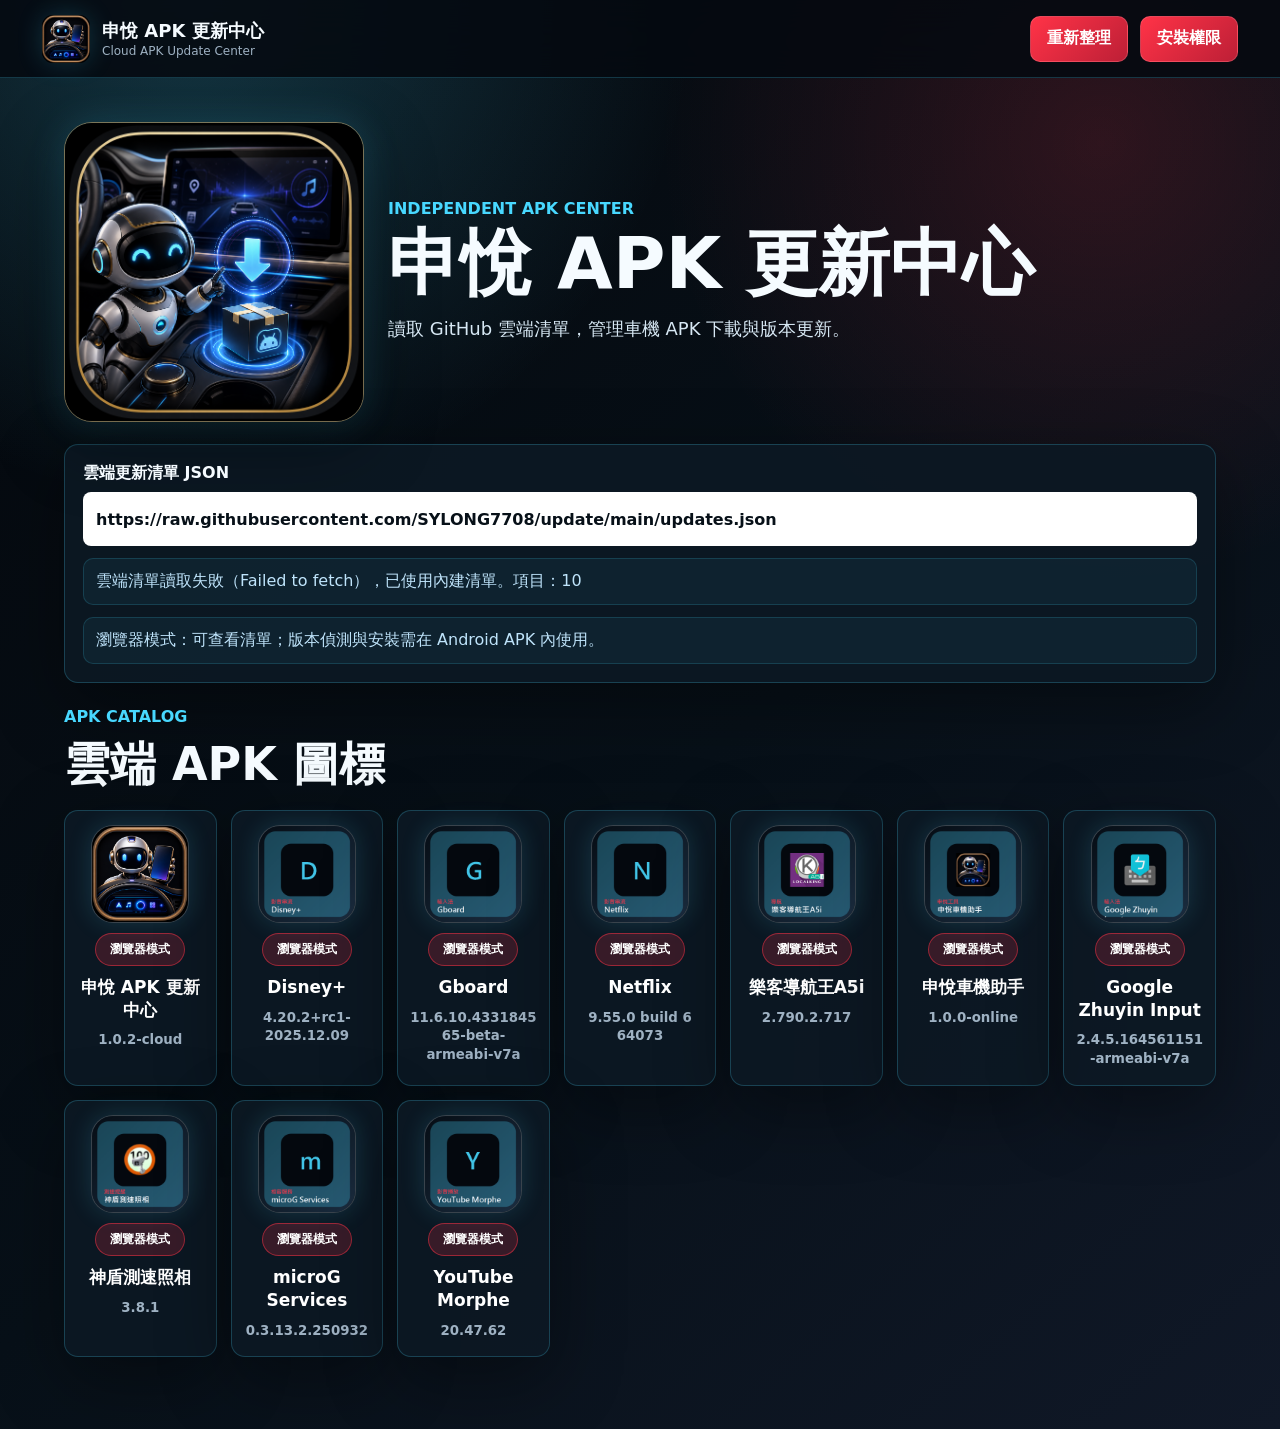
==== index.html @ bd5434ff "Update ShenYue APK cloud manifest" ====
<!DOCTYPE html>
<html lang="zh-Hant">
<head>
  <meta charset="UTF-8">
  <meta name="viewport" content="width=device-width, initial-scale=1.0, viewport-fit=cover">
  <meta name="theme-color" content="#071018">
  <meta name="description" content="申悅 APK 更新中心，提供安卓車機 APK 雲端清單、圖標詳情頁與下載更新。">
  <title>申悅 APK 更新中心</title>
  <link rel="manifest" href="manifest.webmanifest">
  <link rel="apple-touch-icon" href="assets/app-logo.png">
  <link rel="stylesheet" href="styles.css">
</head>
<body>
  <header class="topbar">
    <a class="brand" href="#top" aria-label="申悅 APK 更新中心">
      <img src="assets/app-logo.png" alt="">
      <span>
        <strong>申悅 APK 更新中心</strong>
        <small>Cloud APK Update Center</small>
      </span>
    </a>
    <div class="top-actions">
      <button type="button" data-refresh-updates>重新整理</button>
      <button type="button" data-open-install-permission>安裝權限</button>
    </div>
  </header>

  <main id="top">
    <section class="hero-panel">
      <img src="assets/update-splash.png" alt="申悅 APK 更新中心">
      <div>
        <p>Independent APK Center</p>
        <h1>申悅 APK 更新中心</h1>
        <span>讀取 GitHub 雲端清單，管理車機 APK 下載與版本更新。</span>
      </div>
    </section>

    <section class="cloud-panel">
      <label>雲端更新清單 JSON
        <input type="url" data-update-url value="https://raw.githubusercontent.com/SYLONG7708/update/main/updates.json">
      </label>
      <div class="status-line" data-update-status>尚未讀取更新清單。</div>
      <div class="status-line" data-update-device></div>
    </section>

    <section class="catalog-section">
      <div class="section-head">
        <p>APK Catalog</p>
        <h2>雲端 APK 圖標</h2>
      </div>
      <div class="update-grid" data-update-list></div>
    </section>

    <section class="detail-section" data-update-detail hidden></section>
  </main>

  <script src="app.js"></script>
</body>
</html>
---- styles.css ----
:root {
  --bg: #071018;
  --panel: rgba(13, 25, 36, .9);
  --panel2: #101d2a;
  --ink: #f5fbff;
  --muted: #9fb2c3;
  --line: rgba(72, 216, 255, .22);
  --cyan: #48d8ff;
  --red: #ff3347;
  --green: #35e7a4;
  --gold: #ffd166;
  --shadow: 0 22px 70px rgba(0, 0, 0, .38);
}

* {
  box-sizing: border-box;
}

html {
  scroll-behavior: smooth;
}

body {
  margin: 0;
  min-height: 100vh;
  min-height: 100dvh;
  color: var(--ink);
  background:
    radial-gradient(circle at 15% 0%, rgba(72, 216, 255, .22), transparent 28%),
    radial-gradient(circle at 86% 10%, rgba(255, 51, 71, .16), transparent 26%),
    linear-gradient(140deg, #05080d, var(--bg) 54%, #101827);
  font-family: system-ui, -apple-system, BlinkMacSystemFont, "Segoe UI", "Noto Sans TC", sans-serif;
}

a {
  color: inherit;
  text-decoration: none;
}

button,
input {
  font: inherit;
}

.topbar {
  position: sticky;
  top: 0;
  z-index: 10;
  display: flex;
  align-items: center;
  justify-content: space-between;
  gap: 16px;
  min-height: 78px;
  padding: 12px clamp(14px, 4vw, 42px);
  background: rgba(5, 10, 16, .88);
  border-bottom: 1px solid var(--line);
  backdrop-filter: blur(18px);
}

.brand,
.top-actions {
  display: flex;
  align-items: center;
  gap: 12px;
}

.brand img {
  width: 48px;
  height: 48px;
  border-radius: 11px;
  box-shadow: 0 0 26px rgba(72, 216, 255, .18);
}

.brand span {
  display: grid;
  gap: 1px;
}

.brand strong {
  font-size: 18px;
}

.brand small {
  color: var(--muted);
  font-size: 12px;
}

button,
.install-button {
  min-height: 46px;
  padding: 0 16px;
  color: #fff;
  background: linear-gradient(135deg, var(--red), #bd1f36);
  border: 1px solid rgba(255, 255, 255, .14);
  border-radius: 10px;
  font-weight: 900;
  cursor: pointer;
}

button:disabled {
  cursor: not-allowed;
  opacity: .55;
}

main {
  padding: clamp(20px, 4vw, 44px) clamp(14px, 5vw, 64px) 72px;
}

.hero-panel {
  display: grid;
  grid-template-columns: minmax(180px, 300px) minmax(0, 1fr);
  gap: 24px;
  align-items: center;
  margin-bottom: 22px;
}

.hero-panel img {
  width: 100%;
  aspect-ratio: 1;
  object-fit: cover;
  border: 1px solid rgba(210, 180, 120, .55);
  border-radius: 28px;
  box-shadow: var(--shadow), 0 0 36px rgba(72, 216, 255, .2);
}

.hero-panel p,
.section-head p {
  margin: 0 0 8px;
  color: var(--cyan);
  font-weight: 900;
  text-transform: uppercase;
}

h1,
h2,
p {
  margin-top: 0;
}

h1 {
  margin-bottom: 12px;
  font-size: clamp(38px, 6vw, 72px);
  line-height: 1.05;
}

.hero-panel span {
  color: #d7e8f4;
  font-size: 18px;
  line-height: 1.7;
}

.cloud-panel,
.app-tile,
.empty-card,
.detail-card {
  background: var(--panel);
  border: 1px solid var(--line);
  border-radius: 14px;
  box-shadow: var(--shadow);
}

.cloud-panel {
  display: grid;
  gap: 12px;
  margin-bottom: 24px;
  padding: 18px;
}

.cloud-panel label {
  display: grid;
  gap: 8px;
  font-weight: 900;
}

.cloud-panel input {
  width: 100%;
  min-height: 54px;
  padding: 0 12px;
  color: #071018;
  background: #fff;
  border: 1px solid rgba(255, 255, 255, .18);
  border-radius: 8px;
}

.status-line {
  padding: 10px 12px;
  color: #bfe4fb;
  line-height: 1.55;
  background: rgba(72, 216, 255, .06);
  border: 1px solid rgba(72, 216, 255, .16);
  border-radius: 10px;
}

.catalog-section {
  scroll-margin-top: 96px;
}

.section-head {
  margin-bottom: 14px;
}

.section-head h2 {
  margin: 0;
  font-size: clamp(28px, 4vw, 46px);
}

.update-grid {
  display: grid;
  grid-template-columns: repeat(auto-fill, minmax(150px, 1fr));
  gap: 14px;
}

.app-tile {
  display: grid;
  align-content: start;
  justify-items: center;
  gap: 10px;
  min-height: 216px;
  padding: 14px 12px 16px;
  text-align: center;
}

.app-tile img {
  width: 98px;
  height: 98px;
  object-fit: cover;
  background: rgba(255, 255, 255, .06);
  border: 1px solid rgba(255, 255, 255, .14);
  border-radius: 22px;
  box-shadow: 0 0 24px rgba(72, 216, 255, .16);
}

.app-tile strong,
.app-tile small {
  width: 100%;
  overflow-wrap: anywhere;
}

.app-tile strong {
  font-size: 17px;
  line-height: 1.35;
}

.app-tile small {
  color: var(--muted);
  line-height: 1.4;
}

.status-pill {
  min-width: 90px;
  padding: 7px 10px;
  color: #fff;
  font-size: 12px;
  font-weight: 900;
  text-align: center;
  background: rgba(255, 255, 255, .1);
  border-radius: 999px;
}

.status-pill.ready { border: 1px solid rgba(72, 216, 255, .62); background: rgba(72, 216, 255, .2); }
.status-pill.current { border: 1px solid rgba(53, 231, 164, .55); background: rgba(53, 231, 164, .18); }
.status-pill.missing { border: 1px solid rgba(255, 209, 102, .58); background: rgba(255, 209, 102, .2); }
.status-pill.error { border: 1px solid rgba(255, 51, 71, .58); background: rgba(255, 51, 71, .22); }
.status-pill.browser { border: 1px solid rgba(255, 51, 71, .5); background: rgba(255, 51, 71, .18); }

.detail-section {
  margin-top: 20px;
  scroll-margin-top: 104px;
}

.detail-section[hidden] {
  display: none;
}

.detail-top {
  display: flex;
  align-items: center;
  justify-content: space-between;
  gap: 12px;
  margin-bottom: 12px;
}

.detail-card {
  display: grid;
  gap: 14px;
  padding: 16px;
}

.detail-card header h2 {
  margin: 0 0 8px;
  font-size: clamp(28px, 4vw, 44px);
}

.detail-card header p {
  margin: 0;
  color: #bfe4fb;
  overflow-wrap: anywhere;
}

.detail-body {
  display: grid;
  grid-template-columns: 190px minmax(0, 1fr);
  gap: 14px;
}

.detail-image {
  width: 100%;
  height: 100%;
  min-height: 180px;
  object-fit: cover;
  border: 1px solid rgba(255, 255, 255, .12);
  border-radius: 10px;
}

.copyable-text,
.copyable-text * {
  -webkit-user-select: text;
  user-select: text;
  -webkit-touch-callout: default;
  cursor: text;
}

.description,
.info-list div,
.meta-grid span,
.note {
  color: #d7e8f4;
  line-height: 1.58;
  background: rgba(255, 255, 255, .045);
  border: 1px solid rgba(255, 255, 255, .08);
  border-radius: 10px;
}

.description {
  margin: 0 0 10px;
  padding: 12px 14px;
  color: #eef8ff;
  background: rgba(72, 216, 255, .08);
  border-color: rgba(72, 216, 255, .16);
}

.info-list {
  display: grid;
  gap: 8px;
}

.info-list div {
  display: grid;
  grid-template-columns: 86px minmax(0, 1fr);
  gap: 8px;
  padding: 9px 10px;
}

.info-list strong {
  color: var(--cyan);
}

.info-list span {
  overflow-wrap: anywhere;
}

.meta-grid {
  display: grid;
  grid-template-columns: repeat(2, minmax(0, 1fr));
  gap: 8px;
}

.meta-grid span,
.note {
  padding: 10px 12px;
}

.progress {
  height: 10px;
  overflow: hidden;
  background: rgba(255, 255, 255, .08);
  border-radius: 999px;
}

.progress span {
  display: block;
  width: var(--progress, 0%);
  height: 100%;
  background: linear-gradient(90deg, var(--cyan), var(--gold));
  border-radius: inherit;
  transition: width .25s ease;
}

.install-button {
  width: 100%;
  min-height: 58px;
  background: linear-gradient(135deg, rgba(72, 216, 255, .92), rgba(73, 74, 210, .96));
}

.empty-card {
  padding: 18px;
  color: var(--muted);
}

@media (max-width: 760px) {
  .topbar,
  .hero-panel,
  .detail-body,
  .meta-grid {
    grid-template-columns: 1fr;
  }

  .topbar {
    display: grid;
  }

  .top-actions {
    display: grid;
    grid-template-columns: repeat(2, minmax(0, 1fr));
  }

  .hero-panel img {
    max-width: 280px;
  }

  .info-list div {
    grid-template-columns: 1fr;
  }

  .detail-image {
    aspect-ratio: 16 / 9;
    height: auto;
    min-height: 0;
  }
}
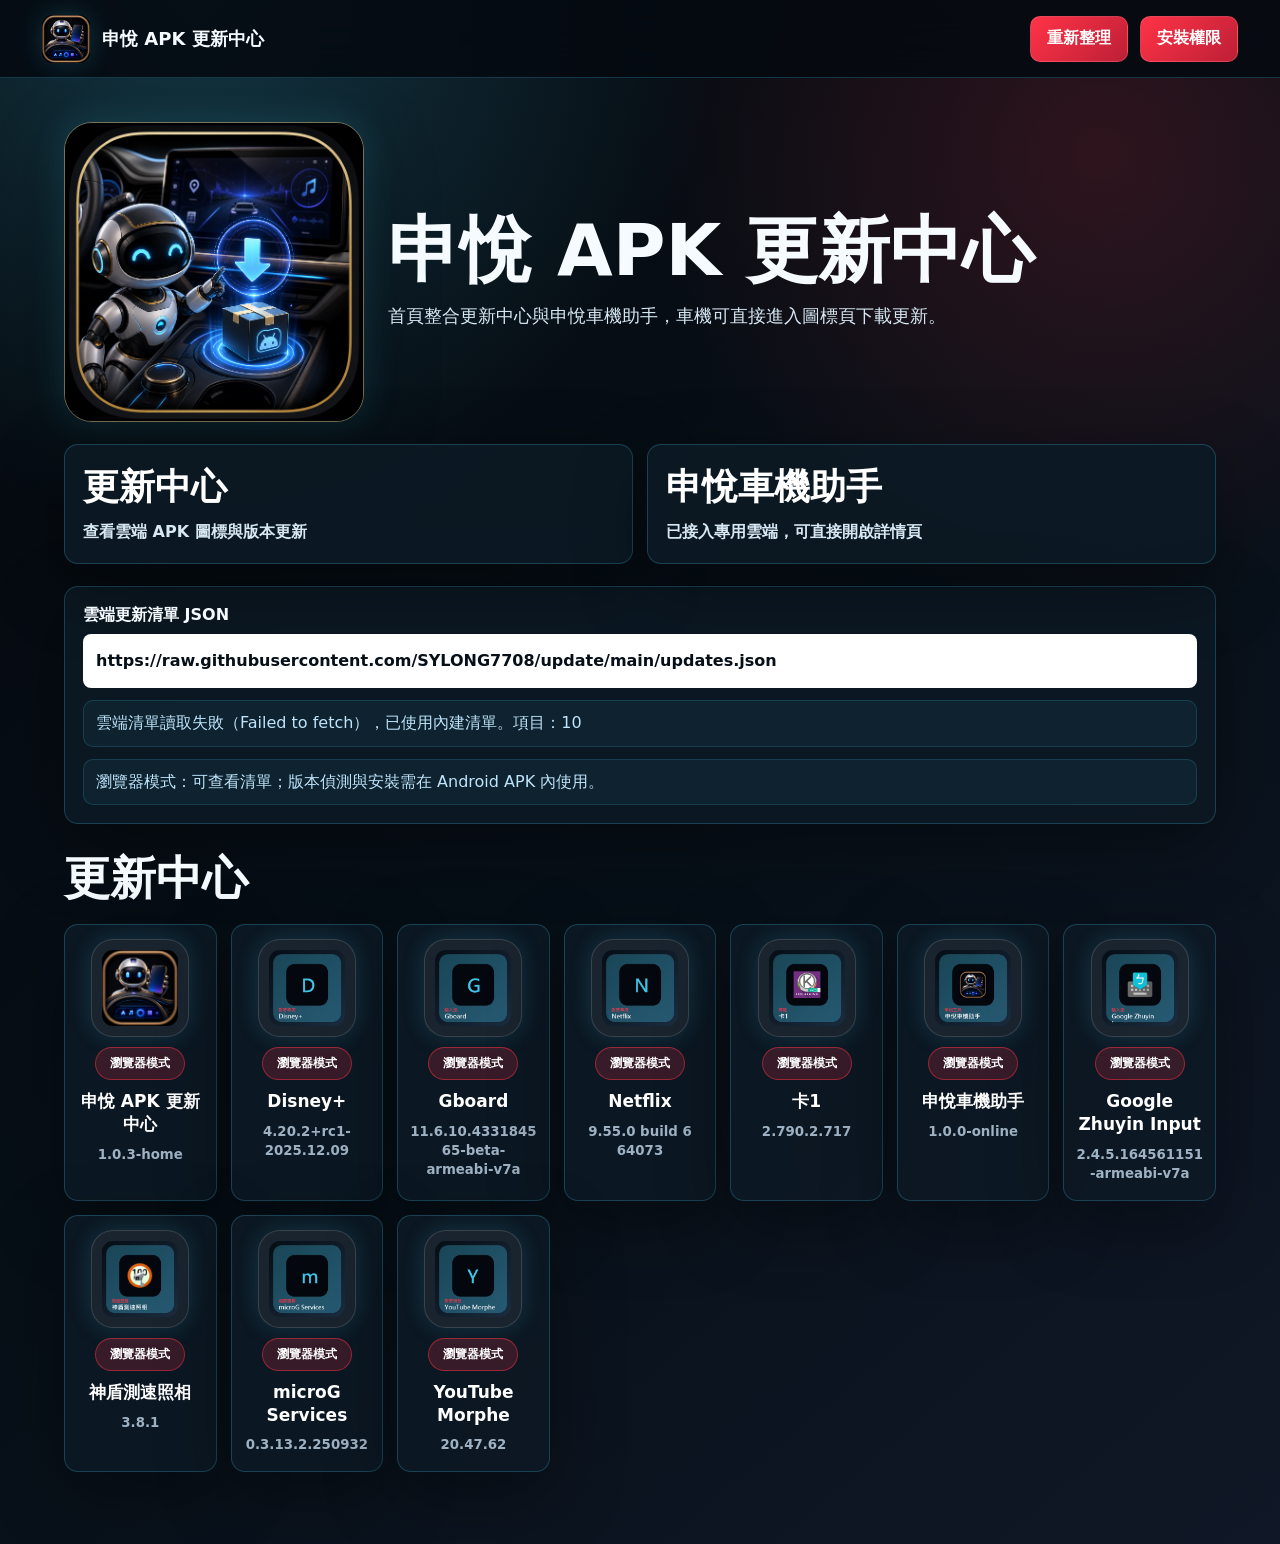
==== commit 857b7507: "Update ShenYue APK cloud manifest" ====
--- a/index.html
+++ b/index.html
@@ -16,7 +16,6 @@
       <img src="assets/app-logo.png" alt="">
       <span>
         <strong>申悅 APK 更新中心</strong>
-        <small>Cloud APK Update Center</small>
       </span>
     </a>
     <div class="top-actions">
@@ -29,14 +28,24 @@
     <section class="hero-panel">
       <img src="assets/update-splash.png" alt="申悅 APK 更新中心">
       <div>
-        <p>Independent APK Center</p>
         <h1>申悅 APK 更新中心</h1>
-        <span>讀取 GitHub 雲端清單，管理車機 APK 下載與版本更新。</span>
+        <span>首頁整合更新中心與申悅車機助手，車機可直接進入圖標頁下載更新。</span>
       </div>
     </section>
 
+    <section class="home-section" aria-label="首頁入口">
+      <button class="home-card" type="button" data-open-update-center>
+        <strong>更新中心</strong>
+        <span>查看雲端 APK 圖標與版本更新</span>
+      </button>
+      <button class="home-card" type="button" data-open-assistant-home>
+        <strong>申悅車機助手</strong>
+        <span>已接入專用雲端，可直接開啟詳情頁</span>
+      </button>
+    </section>
+
     <section class="cloud-panel">
-      <label>雲端更新清單 JSON
+      <label hidden>雲端更新清單 JSON
         <input type="url" data-update-url value="https://raw.githubusercontent.com/SYLONG7708/update/main/updates.json">
       </label>
       <div class="status-line" data-update-status>尚未讀取更新清單。</div>
@@ -45,8 +54,7 @@
 
     <section class="catalog-section">
       <div class="section-head">
-        <p>APK Catalog</p>
-        <h2>雲端 APK 圖標</h2>
+        <h2>更新中心</h2>
       </div>
       <div class="update-grid" data-update-list></div>
     </section>
--- a/styles.css
+++ b/styles.css
@@ -149,6 +149,35 @@
   line-height: 1.7;
 }
 
+.home-section {
+  display: grid;
+  grid-template-columns: repeat(2, minmax(0, 1fr));
+  gap: 14px;
+  margin-bottom: 22px;
+}
+
+.home-card {
+  display: grid;
+  justify-items: start;
+  gap: 8px;
+  min-height: 118px;
+  padding: 18px;
+  text-align: left;
+  background: rgba(13, 25, 36, .92);
+  border: 1px solid var(--line);
+  border-radius: 14px;
+  box-shadow: var(--shadow);
+}
+
+.home-card strong {
+  font-size: clamp(24px, 4vw, 36px);
+}
+
+.home-card span {
+  color: #d7e8f4;
+  line-height: 1.55;
+}
+
 .cloud-panel,
 .app-tile,
 .empty-card,
@@ -223,7 +252,8 @@
 .app-tile img {
   width: 98px;
   height: 98px;
-  object-fit: cover;
+  object-fit: contain;
+  padding: 10px;
   background: rgba(255, 255, 255, .06);
   border: 1px solid rgba(255, 255, 255, .14);
   border-radius: 22px;
@@ -291,25 +321,64 @@
   font-size: clamp(28px, 4vw, 44px);
 }
 
-.detail-card header p {
-  margin: 0;
-  color: #bfe4fb;
-  overflow-wrap: anywhere;
-}
-
 .detail-body {
   display: grid;
-  grid-template-columns: 190px minmax(0, 1fr);
+  grid-template-columns: 170px minmax(0, 1fr);
   gap: 14px;
 }
 
-.detail-image {
-  width: 100%;
-  height: 100%;
-  min-height: 180px;
-  object-fit: cover;
+.detail-icon-panel {
+  display: grid;
+  justify-items: center;
+  align-content: center;
+  gap: 10px;
+  min-height: 170px;
+  padding: 14px;
+  background: rgba(255, 255, 255, .045);
   border: 1px solid rgba(255, 255, 255, .12);
   border-radius: 10px;
+}
+
+.detail-icon-panel span {
+  font-weight: 900;
+  text-align: center;
+}
+
+.detail-icon {
+  width: 112px;
+  height: 112px;
+  object-fit: contain;
+  padding: 10px;
+  background: rgba(255, 255, 255, .06);
+  border: 1px solid rgba(255, 255, 255, .14);
+  border-radius: 22px;
+}
+
+.gallery-grid {
+  display: grid;
+  grid-template-columns: repeat(2, minmax(0, 1fr));
+  gap: 10px;
+}
+
+.gallery-slot {
+  margin: 0;
+  overflow: hidden;
+  background: rgba(255, 255, 255, .045);
+  border: 1px solid rgba(255, 255, 255, .1);
+  border-radius: 10px;
+}
+
+.gallery-slot img {
+  width: 100%;
+  aspect-ratio: 16 / 9;
+  object-fit: cover;
+  display: block;
+}
+
+.gallery-slot figcaption {
+  padding: 9px 11px;
+  color: var(--cyan);
+  font-weight: 900;
 }
 
 .copyable-text,
@@ -400,8 +469,10 @@
 @media (max-width: 760px) {
   .topbar,
   .hero-panel,
+  .home-section,
   .detail-body,
-  .meta-grid {
+  .meta-grid,
+  .gallery-grid {
     grid-template-columns: 1fr;
   }
 
@@ -422,9 +493,7 @@
     grid-template-columns: 1fr;
   }
 
-  .detail-image {
-    aspect-ratio: 16 / 9;
-    height: auto;
-    min-height: 0;
-  }
-}
+  .detail-icon-panel {
+    min-height: 150px;
+  }
+}
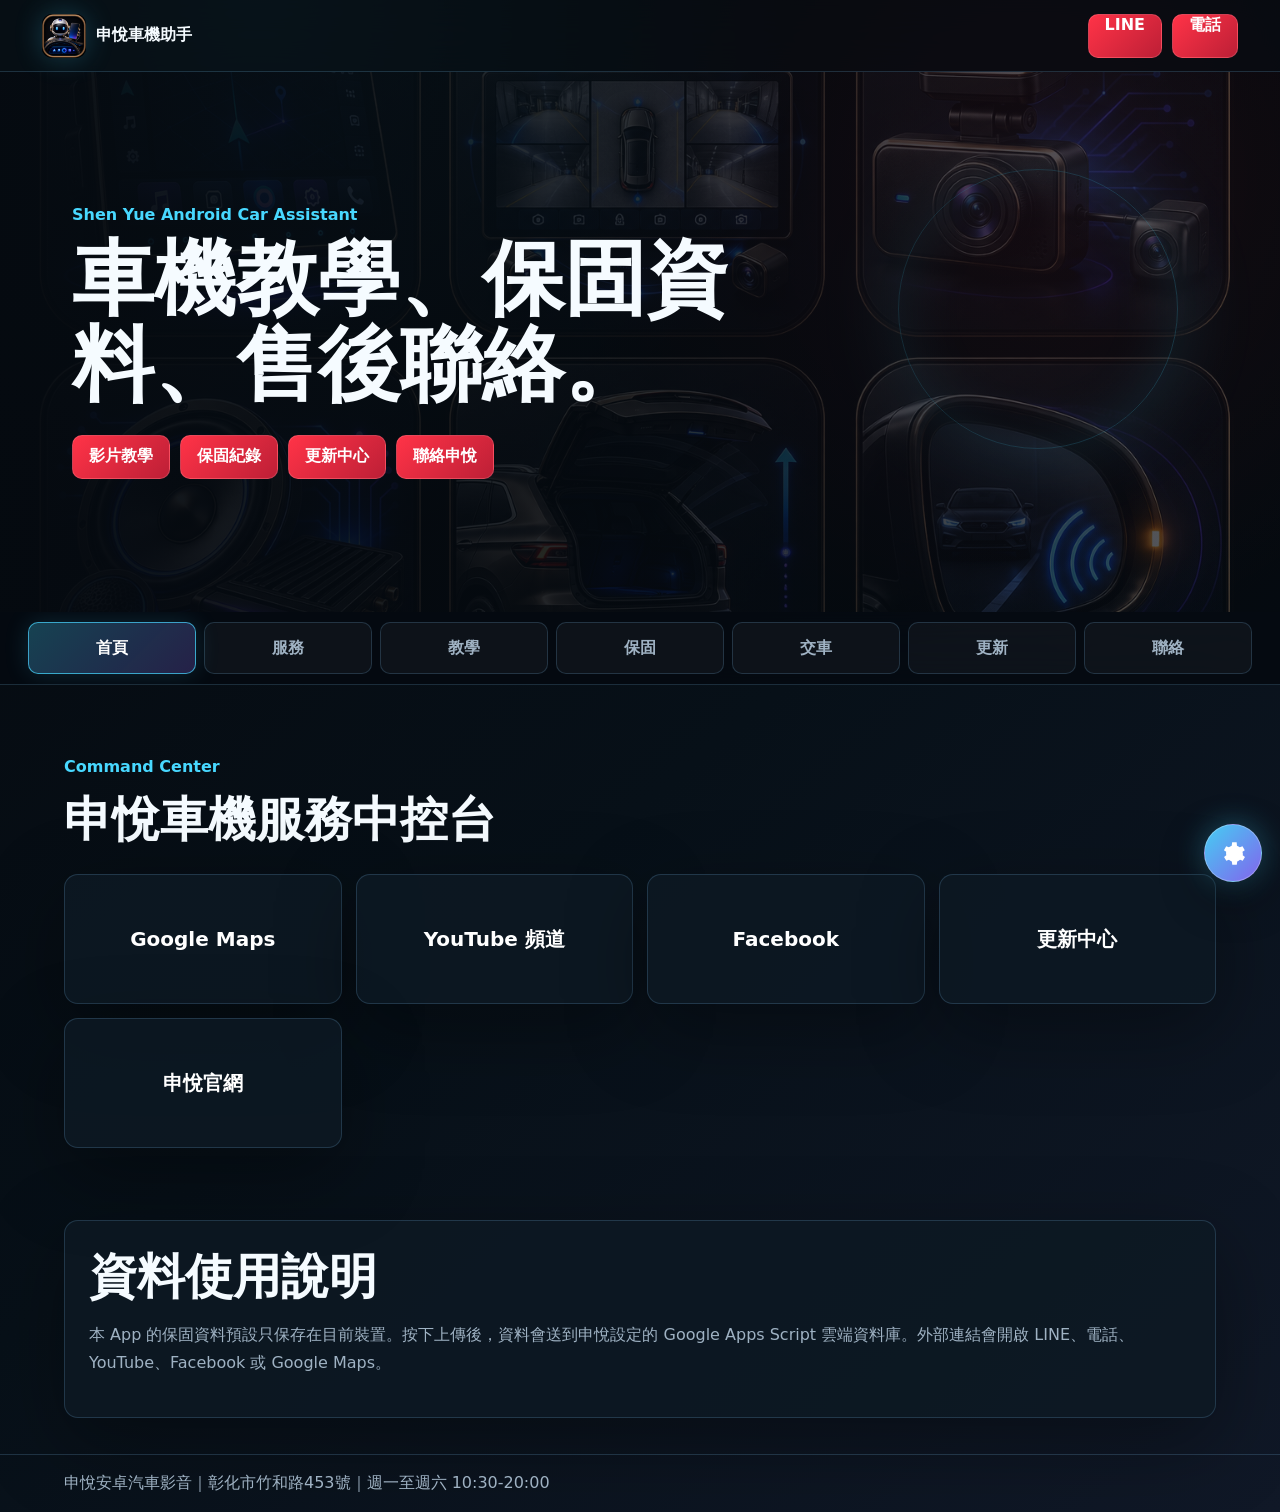
==== commit aaca46d1: "Move ShenYue update center into assistant" ====
--- a/index.html
+++ b/index.html
@@ -4,63 +4,245 @@
   <meta charset="UTF-8">
   <meta name="viewport" content="width=device-width, initial-scale=1.0, viewport-fit=cover">
   <meta name="theme-color" content="#071018">
-  <meta name="description" content="申悅 APK 更新中心，提供安卓車機 APK 雲端清單、圖標詳情頁與下載更新。">
-  <title>申悅 APK 更新中心</title>
+  <meta name="apple-mobile-web-app-title" content="申悅助手">
+  <meta name="description" content="申悅車機助手，提供車載安卓機教學、保固紀錄、LINE聯絡、電話與導航到店。">
+  <title>申悅助手</title>
   <link rel="manifest" href="manifest.webmanifest">
   <link rel="apple-touch-icon" href="assets/app-logo.png">
   <link rel="stylesheet" href="styles.css">
 </head>
 <body>
-  <header class="topbar">
-    <a class="brand" href="#top" aria-label="申悅 APK 更新中心">
-      <img src="assets/app-logo.png" alt="">
-      <span>
-        <strong>申悅 APK 更新中心</strong>
-      </span>
+  <header class="app-header">
+    <a class="brand" href="#home" aria-label="申悅車機助手">
+      <span><img src="assets/app-logo.png" alt=""></span>
+      <strong>申悅車機助手</strong>
     </a>
-    <div class="top-actions">
-      <button type="button" data-refresh-updates>重新整理</button>
-      <button type="button" data-open-install-permission>安裝權限</button>
+    <div class="header-actions">
+      <a href="https://line.me/R/ti/p/7708LUNG" target="_blank" rel="noopener">LINE</a>
+      <a href="tel:0970117708">電話</a>
+      <button type="button" data-install hidden>安裝</button>
     </div>
   </header>
 
-  <main id="top">
-    <section class="hero-panel">
-      <img src="assets/update-splash.png" alt="申悅 APK 更新中心">
-      <div>
-        <h1>申悅 APK 更新中心</h1>
-        <span>首頁整合更新中心與申悅車機助手，車機可直接進入圖標頁下載更新。</span>
-      </div>
-    </section>
-
-    <section class="home-section" aria-label="首頁入口">
-      <button class="home-card" type="button" data-open-update-center>
-        <strong>更新中心</strong>
-        <span>查看雲端 APK 圖標與版本更新</span>
-      </button>
-      <button class="home-card" type="button" data-open-assistant-home>
-        <strong>申悅車機助手</strong>
-        <span>已接入專用雲端，可直接開啟詳情頁</span>
-      </button>
-    </section>
-
-    <section class="cloud-panel">
-      <label hidden>雲端更新清單 JSON
-        <input type="url" data-update-url value="https://raw.githubusercontent.com/SYLONG7708/update/main/updates.json">
-      </label>
-      <div class="status-line" data-update-status>尚未讀取更新清單。</div>
-      <div class="status-line" data-update-device></div>
-    </section>
-
-    <section class="catalog-section">
-      <div class="section-head">
-        <h2>更新中心</h2>
-      </div>
-      <div class="update-grid" data-update-list></div>
-    </section>
-
-    <section class="detail-section" data-update-detail hidden></section>
+  <main>
+    <section class="hero" id="home">
+      <img src="assets/sy-product-icons.png" alt="申悅產品服務圖標">
+      <div class="hero-glow"></div>
+      <div class="hero-content">
+        <p>Shen Yue Android Car Assistant</p>
+        <h1 data-content="heroTitle">車機教學、保固資料、售後聯絡。</h1>
+        <div class="hero-actions">
+          <button type="button" data-tab-target="tutorials">影片教學</button>
+          <button type="button" data-tab-target="warranty">保固紀錄</button>
+          <button type="button" data-tab-target="updates">更新中心</button>
+          <button type="button" data-tab-target="contact">聯絡申悅</button>
+        </div>
+      </div>
+    </section>
+
+    <nav class="tab-bar" aria-label="申悅助手分頁">
+      <button type="button" class="active" data-tab-target="dashboard">首頁</button>
+      <button type="button" data-tab-target="services">服務</button>
+      <button type="button" data-tab-target="tutorials">教學</button>
+      <button type="button" data-tab-target="warranty">保固</button>
+      <button type="button" data-tab-target="delivery">交車</button>
+      <button type="button" data-tab-target="updates">更新</button>
+      <button type="button" data-tab-target="contact">聯絡</button>
+    </nav>
+
+    <section class="tab-panel active" id="dashboard" data-tab-panel>
+      <div class="panel-head">
+        <p>Command Center</p>
+        <h2>申悅車機服務中控台</h2>
+      </div>
+      <div class="dashboard-grid">
+        <a href="https://maps.google.com" target="_blank" rel="noopener">Google Maps</a>
+        <a href="https://www.youtube.com/@shenyue6916" target="_blank" rel="noopener">YouTube 頻道</a>
+        <a href="https://www.facebook.com/cccc7708" target="_blank" rel="noopener">Facebook</a>
+        <a href="#updates" data-tab-target="updates">更新中心</a>
+        <a href="https://www.shen-yue.com.tw/" target="_blank" rel="noopener">申悅官網</a>
+      </div>
+    </section>
+
+    <section class="tab-panel" id="services" data-tab-panel>
+      <div class="panel-head">
+        <p>Services</p>
+        <h2>申悅服務型錄</h2>
+      </div>
+      <div class="service-grid" data-service-grid></div>
+    </section>
+
+    <section class="tab-panel" id="tutorials" data-tab-panel>
+      <div class="panel-head">
+        <p>Guide</p>
+        <h2>安卓機影片教學</h2>
+      </div>
+      <div class="video-tools">
+        <input type="search" data-video-search placeholder="搜尋教學：CarPlay、藍芽、亮度、倒車、方向盤">
+        <div class="video-filters" role="group" aria-label="影片分類">
+          <button type="button" class="active" data-video-filter="all">全部</button>
+          <button type="button" data-video-filter="介面">介面</button>
+          <button type="button" data-video-filter="連線">連線</button>
+          <button type="button" data-video-filter="導航">導航</button>
+          <button type="button" data-video-filter="影音">影音</button>
+          <button type="button" data-video-filter="設定">設定</button>
+          <button type="button" data-video-filter="故障排除">故障排除</button>
+        </div>
+      </div>
+      <div class="video-grid" data-video-grid></div>
+    </section>
+
+    <section class="tab-panel" id="warranty" data-tab-panel>
+      <div class="panel-head warranty-head">
+        <p>Warranty</p>
+        <h2>保固資料登錄</h2>
+        <span>依照申悅雲端捷徑格式填寫，可連同照片上傳到 Google Apps Script。</span>
+      </div>
+      <form class="record-form" data-record-form>
+        <label>車主姓名<input name="owner" type="text" placeholder="王先生" autocomplete="name" required></label>
+        <label>聯繫電話<input name="phone" type="tel" placeholder="09xx-xxx-xxx" autocomplete="tel" required></label>
+        <label>車牌號碼<input name="plate" type="text" placeholder="ABC-1234"></label>
+        <label>車款年份<input name="car" type="text" placeholder="Honda CRV 2020"></label>
+        <label>安裝項目<input name="items" type="text" placeholder="安卓機、倒車顯影"></label>
+        <label>主機規格
+          <select name="model">
+            <option>SY-Z13(8G256G)</option>
+            <option>SY-X8(8G128G)</option>
+            <option>SY-A8(4G32G)</option>
+            <option>SY-B8(2G64G)</option>
+            <option>SY-Z13B(8G256G環景)</option>
+            <option>SY-X8V(8G128G環景)</option>
+            <option>SY-A8V(4G32G環景)</option>
+            <option>其他 / 需備註</option>
+          </select>
+        </label>
+        <label>安裝日期<input name="installDate" type="date"></label>
+        <label>保固到期日<input name="warrantyDate" type="date"></label>
+        <label class="record-note">備註<textarea name="note" placeholder="補充說明、主機序號、保固範圍或特殊狀況"></textarea></label>
+        <label class="record-note photo-field">保固照片<input name="photos" type="file" accept="image/*" multiple data-photo-input></label>
+        <button type="submit">儲存本機紀錄</button>
+        <button class="secondary-button" type="button" data-save-upload-warranty>儲存並直接上傳</button>
+      </form>
+      <div class="photo-preview" data-photo-preview><p>尚未選擇照片。</p></div>
+      <article class="record-card" data-record-card>
+        <h3>目前沒有儲存紀錄</h3>
+        <p>輸入後會保存在目前裝置，可連同照片手動上傳到申悅雲端。</p>
+      </article>
+      <div class="cloud-actions">
+        <button type="button" data-upload-warranty>上傳保固資料到雲端</button>
+        <p data-cloud-status>已設定申悅雲端網址，可上傳保固資料。</p>
+      </div>
+    </section>
+
+    <section class="tab-panel" id="delivery" data-tab-panel>
+      <div class="panel-head">
+        <p>Checklist</p>
+        <h2>交車檢查表</h2>
+      </div>
+      <div class="checklist" data-checklist>
+        <label><input type="checkbox"> 藍牙通話測試完成</label>
+        <label><input type="checkbox"> 音樂播放測試完成</label>
+        <label><input type="checkbox"> 導航定位測試完成</label>
+        <label><input type="checkbox"> 倒車顯影測試完成</label>
+        <label><input type="checkbox"> 方向盤控制測試完成</label>
+        <label><input type="checkbox"> 行車記錄器錄影測試完成</label>
+        <label><input type="checkbox"> 客戶已知道重開機方式</label>
+        <label><input type="checkbox"> 客戶已加入 LINE 售後服務</label>
+      </div>
+      <button class="secondary-button" type="button" data-reset-checklist>重設檢查表</button>
+    </section>
+
+    <section class="tab-panel update-panel" id="updates" data-tab-panel>
+      <div class="update-hero">
+        <img src="assets/update-splash.png" alt="申悅更新中心啟動畫面">
+        <div>
+          <h2>申悅車機更新中心</h2>
+          <span>已整合完整 APK 更新中心，可點擊每個 App 圖標進入單獨頁面，查看介紹、版本與圖片後下載更新。</span>
+        </div>
+      </div>
+      <div class="update-toolbar">
+        <label hidden>雲端更新清單 JSON
+          <input type="url" data-update-url value="https://raw.githubusercontent.com/SYLONG7708/update/main/updates.json">
+        </label>
+        <div class="update-actions">
+          <button type="button" data-refresh-updates>重新整理</button>
+          <button class="secondary-button" type="button" data-open-install-permission>安裝權限</button>
+        </div>
+      </div>
+      <div class="update-status" data-update-status>尚未讀取雲端清單。</div>
+      <div class="update-device" data-update-device></div>
+      <div class="update-catalog-head">
+        <p>點選圖標進入單獨頁面，可查看小圖標、介紹、版本資訊與兩張圖片位置。</p>
+      </div>
+      <div class="update-list" data-update-list></div>
+      <section class="update-detail-view" data-update-detail hidden></section>
+    </section>
+
+    <section class="tab-panel" id="admin" data-tab-panel>
+      <div class="panel-head">
+        <p>Admin</p>
+        <h2>管理員設定</h2>
+      </div>
+      <div class="admin-lock" data-admin-lock>
+        <label>管理 PIN<input type="password" data-admin-pin placeholder="預設 7708"></label>
+        <button type="button" data-admin-login>進入管理模式</button>
+        <p>管理模式可設定雲端網址、測試連線、匯出本機資料。</p>
+      </div>
+      <div class="admin-panel" data-admin-panel hidden>
+        <form class="admin-form" data-admin-form>
+          <label>Google Apps Script 雲端網址<input name="cloudEndpoint" type="url"></label>
+          <label>遠端內容設定 JSON 網址<input name="contentConfigUrl" type="url" placeholder="https://shen-yue.com.tw/shen-yue-assistant-content.json"></label>
+          <label>首頁標題<input name="heroTitle" type="text" placeholder="車機教學、保固資料、售後聯絡。"></label>
+          <label>店家電話<input name="shopPhone" type="text" value="0970-117-708"></label>
+          <label>LINE ID<input name="lineId" type="text" value="7708LUNG"></label>
+          <button type="submit">儲存管理設定</button>
+        </form>
+        <div class="admin-tools">
+          <button class="secondary-button" type="button" data-load-content>讀取遠端內容</button>
+          <button class="secondary-button" type="button" data-test-cloud>測試雲端連線</button>
+          <button class="secondary-button" type="button" data-export-data>匯出本機資料</button>
+        </div>
+        <pre class="admin-output" data-admin-output>管理模式尚未開啟。</pre>
+      </div>
+    </section>
+
+    <section class="tab-panel" id="contact" data-tab-panel>
+      <div class="panel-head">
+        <p>Contact</p>
+        <h2>聯絡申悅</h2>
+      </div>
+      <div class="contact-grid">
+        <div>
+          <p>傳車款年份、中控照片、想升級的功能，可更快取得建議。</p>
+          <div class="contact-links">
+            <a href="tel:0970117708">電話：0970-117-708</a>
+            <a href="https://line.me/R/ti/p/@585eeefp" target="_blank" rel="noopener">LINE：@585eeefp</a>
+            <a href="https://www.youtube.com/@shenyue6916" target="_blank" rel="noopener">YouTube 頻道</a>
+            <a href="https://www.facebook.com/cccc7708" target="_blank" rel="noopener">Facebook 粉絲頁</a>
+          </div>
+        </div>
+        <div class="qr-wrap">
+          <figure><img src="assets/qr-line.png" alt="申悅 LINE QR Code"><figcaption>掃描 LINE</figcaption></figure>
+          <figure><img src="assets/qr-phone.png" alt="申悅電話 QR Code"><figcaption>掃描撥號</figcaption></figure>
+        </div>
+      </div>
+    </section>
+
+    <section class="legal-section">
+      <h2>資料使用說明</h2>
+      <p>本 App 的保固資料預設只保存在目前裝置。按下上傳後，資料會送到申悅設定的 Google Apps Script 雲端資料庫。外部連結會開啟 LINE、電話、YouTube、Facebook 或 Google Maps。</p>
+    </section>
   </main>
+
+  <button class="admin-gear" type="button" data-admin-shortcut aria-label="管理設定">
+    <svg viewBox="0 0 24 24" aria-hidden="true">
+      <path d="M12 8.4A3.6 3.6 0 1 0 12 15.6 3.6 3.6 0 0 0 12 8.4Zm8.2 3.6c0-.5-.1-1-.2-1.5l2-1.5-2-3.5-2.4 1a8.6 8.6 0 0 0-2.5-1.5L14.8 2h-4l-.4 3a8.6 8.6 0 0 0-2.5 1.5l-2.4-1-2 3.5 2 1.5A7.3 7.3 0 0 0 5.4 12c0 .5.1 1 .2 1.5l-2 1.5 2 3.5 2.4-1a8.6 8.6 0 0 0 2.5 1.5l.4 3h4l.4-3a8.6 8.6 0 0 0 2.5-1.5l2.4 1 2-3.5-2-1.5c.1-.5.2-1 .2-1.5Z"/>
+    </svg>
+  </button>
+
+  <footer class="app-footer">
+    <p>申悅安卓汽車影音｜彰化市竹和路453號｜週一至週六 10:30-20:00</p>
+  </footer>
 
   <script src="app.js"></script>
 </body>
--- a/styles.css
+++ b/styles.css
@@ -1,15 +1,16 @@
 :root {
   --bg: #071018;
-  --panel: rgba(13, 25, 36, .9);
-  --panel2: #101d2a;
+  --panel: rgba(13, 25, 36, 0.86);
+  --panel-solid: #0d1924;
   --ink: #f5fbff;
   --muted: #9fb2c3;
-  --line: rgba(72, 216, 255, .22);
+  --line: rgba(133, 206, 255, 0.18);
   --cyan: #48d8ff;
   --red: #ff3347;
+  --violet: #8e6bff;
   --green: #35e7a4;
   --gold: #ffd166;
-  --shadow: 0 22px 70px rgba(0, 0, 0, .38);
+  --shadow: 0 24px 80px rgba(0, 0, 0, 0.35);
 }
 
 * {
@@ -26,10 +27,16 @@
   min-height: 100dvh;
   color: var(--ink);
   background:
-    radial-gradient(circle at 15% 0%, rgba(72, 216, 255, .22), transparent 28%),
-    radial-gradient(circle at 86% 10%, rgba(255, 51, 71, .16), transparent 26%),
-    linear-gradient(140deg, #05080d, var(--bg) 54%, #101827);
+    radial-gradient(circle at 20% 0%, rgba(72, 216, 255, 0.22), transparent 30%),
+    radial-gradient(circle at 80% 12%, rgba(255, 51, 71, 0.18), transparent 28%),
+    linear-gradient(140deg, #05080d, #071018 52%, #101827);
   font-family: system-ui, -apple-system, BlinkMacSystemFont, "Segoe UI", "Noto Sans TC", sans-serif;
+}
+
+body.ios-install-page {
+  background:
+    linear-gradient(135deg, rgba(255, 51, 71, 0.2), transparent 34%),
+    linear-gradient(180deg, #071018 0%, #111827 58%, #f4f6f8 58%, #f4f6f8 100%);
 }
 
 a {
@@ -38,75 +45,699 @@
 }
 
 button,
-input {
+input,
+select,
+textarea {
   font: inherit;
 }
 
-.topbar {
+.app-header {
   position: sticky;
   top: 0;
-  z-index: 10;
+  z-index: 20;
   display: flex;
   align-items: center;
   justify-content: space-between;
-  gap: 16px;
-  min-height: 78px;
+  gap: 18px;
+  min-height: 72px;
   padding: 12px clamp(14px, 4vw, 42px);
-  background: rgba(5, 10, 16, .88);
+  background: rgba(5, 10, 16, 0.8);
   border-bottom: 1px solid var(--line);
-  backdrop-filter: blur(18px);
+  backdrop-filter: blur(20px);
 }
 
 .brand,
-.top-actions {
+.header-actions,
+.hero-actions,
+.contact-links,
+.admin-tools,
+.update-actions {
+  display: flex;
+  align-items: center;
+  flex-wrap: wrap;
+  gap: 10px;
+}
+
+.brand {
+  font-weight: 900;
+}
+
+.brand span {
+  display: grid;
+  place-items: center;
+  width: 44px;
+  height: 44px;
+  overflow: hidden;
+  background: #050505;
+  border-radius: 10px;
+  box-shadow: 0 0 28px rgba(72, 216, 255, 0.22);
+}
+
+.brand img {
+  width: 100%;
+  height: 100%;
+  object-fit: cover;
+}
+
+.header-actions a,
+.header-actions button,
+.hero-actions button,
+.record-form button,
+.cloud-actions button,
+.admin-lock button,
+.admin-form button,
+.update-actions button,
+.secondary-button {
+  min-height: 44px;
+  padding: 0 16px;
+  color: #fff;
+  background: linear-gradient(135deg, var(--red), #bd1f36);
+  border: 1px solid rgba(255, 255, 255, 0.14);
+  border-radius: 10px;
+  font-weight: 900;
+  cursor: pointer;
+}
+
+.hero {
+  position: relative;
+  min-height: 540px;
+  overflow: hidden;
+}
+
+.hero img {
+  position: absolute;
+  inset: 0;
+  width: 100%;
+  height: 100%;
+  object-fit: cover;
+  opacity: 0.42;
+}
+
+.hero::after {
+  content: "";
+  position: absolute;
+  inset: 0;
+  background: linear-gradient(90deg, rgba(5, 10, 16, 0.96), rgba(5, 10, 16, 0.66), rgba(5, 10, 16, 0.22));
+}
+
+.hero-glow {
+  position: absolute;
+  right: 8%;
+  top: 18%;
+  width: 280px;
+  height: 280px;
+  border: 1px solid rgba(72, 216, 255, 0.3);
+  border-radius: 50%;
+  box-shadow: inset 0 0 60px rgba(72, 216, 255, 0.14), 0 0 80px rgba(72, 216, 255, 0.18);
+}
+
+.hero-content {
+  position: relative;
+  z-index: 1;
+  display: grid;
+  align-content: center;
+  min-height: 540px;
+  max-width: 880px;
+  padding: clamp(44px, 8vw, 96px) clamp(18px, 6vw, 72px);
+}
+
+.hero-content p,
+.panel-head p {
+  margin: 0 0 12px;
+  color: var(--cyan);
+  font-weight: 900;
+}
+
+h1,
+h2,
+h3,
+p {
+  margin-top: 0;
+}
+
+h1 {
+  margin-bottom: 28px;
+  font-size: clamp(42px, 7vw, 82px);
+  line-height: 1.04;
+}
+
+h2 {
+  margin-bottom: 12px;
+  font-size: clamp(30px, 4vw, 48px);
+}
+
+h3 {
+  margin-bottom: 10px;
+}
+
+.tab-bar {
+  position: sticky;
+  top: 72px;
+  z-index: 19;
+  display: grid;
+  grid-template-columns: repeat(7, minmax(90px, 1fr));
+  gap: 8px;
+  overflow-x: auto;
+  padding: 10px clamp(10px, 3vw, 28px);
+  background: rgba(5, 10, 16, 0.88);
+  border-bottom: 1px solid var(--line);
+  backdrop-filter: blur(20px);
+}
+
+.tab-bar button {
+  min-height: 52px;
+  color: var(--muted);
+  background: rgba(255, 255, 255, 0.04);
+  border: 1px solid var(--line);
+  border-radius: 10px;
+  font-weight: 900;
+  cursor: pointer;
+}
+
+.tab-bar button.active {
+  color: #fff;
+  border-color: rgba(72, 216, 255, 0.7);
+  background: linear-gradient(135deg, rgba(72, 216, 255, 0.28), rgba(142, 107, 255, 0.24));
+  box-shadow: 0 0 24px rgba(72, 216, 255, 0.15);
+}
+
+.tab-panel {
+  display: none;
+  padding: clamp(34px, 6vw, 72px) clamp(14px, 5vw, 64px);
+  scroll-margin-top: 158px;
+}
+
+.tab-panel.active {
+  display: block;
+}
+
+.panel-head {
+  max-width: 860px;
+  margin-bottom: 22px;
+}
+
+.warranty-head {
+  max-width: 980px;
+}
+
+.warranty-head h2 {
+  margin-bottom: 8px;
+  font-size: clamp(34px, 4.5vw, 56px);
+  letter-spacing: 0;
+}
+
+.warranty-head span {
+  display: block;
+  color: #d7e8f4;
+  font-size: 17px;
+  line-height: 1.7;
+}
+
+.dashboard-grid,
+.service-grid,
+.video-grid,
+.update-list,
+.qr-wrap {
+  display: grid;
+  grid-template-columns: repeat(4, minmax(0, 1fr));
+  gap: 14px;
+}
+
+.dashboard-grid a,
+.service-grid article,
+.video-card,
+.record-card,
+.update-toolbar,
+.update-status,
+.update-device,
+.update-icon-card,
+.update-card,
+.cloud-actions,
+.admin-lock,
+.admin-panel,
+.contact-grid,
+.legal-section {
+  background: var(--panel);
+  border: 1px solid var(--line);
+  border-radius: 14px;
+  box-shadow: var(--shadow);
+}
+
+.dashboard-grid a {
+  display: grid;
+  place-items: center;
+  min-height: 130px;
+  color: #fff;
+  font-size: 20px;
+  font-weight: 900;
+}
+
+.service-grid article {
+  display: grid;
+  justify-items: center;
+  align-content: start;
+  min-height: 240px;
+  padding: 22px;
+  text-align: center;
+}
+
+.service-icon {
+  width: 104px;
+  height: 104px;
+  margin: 0 auto 14px;
+  background-image: url("assets/sy-product-icons.png");
+  background-size: 400% 200%;
+  background-repeat: no-repeat;
+  background-position: center;
+  border: 0;
+  border-radius: 20px;
+  box-shadow: 0 0 30px rgba(72, 216, 255, 0.14);
+}
+
+.service-icon.custom-icon {
+  background-size: cover;
+  background-position: center;
+}
+
+.android-icon {
+  background-image: url("assets/icon-car-android.png");
+}
+
+.surround-icon {
+  background-image: url("assets/icon-360-camera.png");
+}
+
+.dashcam-icon {
+  background-image: url("assets/icon-dashcam.png");
+}
+
+.audio-icon {
+  background-image: url("assets/icon-car-audio.png");
+}
+
+.tailgate-icon {
+  background-image: url("assets/icon-tailgate.png");
+}
+
+.blind-icon {
+  background-image: url("assets/icon-blind-spot.png");
+}
+
+.icon-1 { background-position: 0% 0%; }
+.icon-2 { background-position: 33.333% 0%; }
+.icon-3 { background-position: 66.666% 0%; }
+.icon-4 { background-position: 100% 0%; }
+.icon-5 { background-position: 0% 100%; }
+.icon-6 { background-position: 33.333% 100%; }
+
+.service-grid strong {
+  display: block;
+  margin-bottom: 12px;
+  color: var(--cyan);
+  font-size: 30px;
+}
+
+.service-grid p,
+.record-card p,
+.update-card p,
+.update-status,
+.update-device,
+.cloud-actions p,
+.contact-grid p,
+.legal-section p {
+  color: var(--muted);
+  line-height: 1.75;
+}
+
+.video-tools {
+  display: grid;
+  gap: 12px;
+  margin-bottom: 18px;
+}
+
+.video-tools input,
+.record-form input,
+.record-form select,
+.record-form textarea,
+.admin-lock input,
+.admin-form input {
+  width: 100%;
+  min-height: 52px;
+  padding: 0 14px;
+  color: #050505;
+  background: rgba(255, 255, 255, 0.95);
+  border: 1px solid transparent;
+  border-radius: 10px;
+}
+
+.record-form input,
+.record-form select,
+.record-form textarea {
+  min-height: 58px;
+  padding: 0 16px;
+  color: #071018;
+  background: linear-gradient(180deg, #ffffff, #eef6fb);
+  border-color: rgba(72, 216, 255, 0.24);
+  border-radius: 8px;
+  font-weight: 800;
+  box-shadow: inset 0 1px 0 rgba(255, 255, 255, 0.86);
+}
+
+.record-form textarea {
+  min-height: 126px;
+  padding: 14px 16px;
+  line-height: 1.6;
+  resize: vertical;
+}
+
+.video-tools input::placeholder,
+.record-form input::placeholder,
+.admin-lock input::placeholder,
+.admin-form input::placeholder {
+  color: #5f6870;
+}
+
+.video-filters {
+  display: flex;
+  flex-wrap: wrap;
+  gap: 8px;
+}
+
+.video-filters button {
+  min-height: 42px;
+  padding: 0 14px;
+  color: var(--muted);
+  background: rgba(255, 255, 255, 0.05);
+  border: 1px solid var(--line);
+  border-radius: 10px;
+  font-weight: 900;
+}
+
+.video-filters button.active {
+  color: #fff;
+  border-color: var(--cyan);
+  background: rgba(72, 216, 255, 0.18);
+}
+
+.video-card {
+  overflow: hidden;
+}
+
+.video-thumb {
+  position: relative;
+  display: block;
+  aspect-ratio: 16 / 9;
+  background: #111;
+}
+
+.video-thumb img {
+  width: 100%;
+  height: 100%;
+  object-fit: cover;
+}
+
+.video-thumb span {
+  position: absolute;
+  right: 10px;
+  bottom: 10px;
+  display: grid;
+  place-items: center;
+  width: 50px;
+  height: 34px;
+  color: #fff;
+  background: var(--red);
+  border-radius: 10px;
+  font-weight: 900;
+}
+
+.video-body {
+  display: grid;
+}
+
+.video-body {
+  gap: 8px;
+  padding: 14px;
+}
+
+.video-body p {
+  margin: 0;
+  color: var(--muted);
+}
+
+.video-body a,
+.contact-links a {
+  display: inline-flex;
+  align-items: center;
+  justify-content: center;
+  min-height: 42px;
+  color: #fff;
+  background: linear-gradient(135deg, var(--red), #bd1f36);
+  border-radius: 10px;
+  font-weight: 900;
+}
+
+.record-form {
+  display: grid;
+  grid-template-columns: repeat(4, minmax(0, 1fr));
+  gap: 14px;
+  margin-bottom: 16px;
+  padding: clamp(16px, 3vw, 24px);
+  background:
+    linear-gradient(135deg, rgba(72, 216, 255, 0.13), rgba(255, 51, 71, 0.08)),
+    rgba(13, 25, 36, 0.9);
+  border: 1px solid rgba(133, 206, 255, 0.26);
+  border-radius: 14px;
+  box-shadow: var(--shadow);
+}
+
+.record-form label,
+.admin-lock label,
+.admin-form label {
+  display: grid;
+  gap: 8px;
+  font-weight: 900;
+}
+
+.record-form label {
+  color: #f8fcff;
+  font-size: 15px;
+  letter-spacing: 0;
+}
+
+.record-form button {
+  min-height: 58px;
+  align-self: end;
+  background: linear-gradient(135deg, var(--red), #e83e52 54%, #8f1022);
+  border-radius: 8px;
+  letter-spacing: 0;
+}
+
+.record-form .secondary-button {
+  background: linear-gradient(135deg, rgba(72, 216, 255, 0.92), rgba(24, 116, 153, 0.96));
+}
+
+.record-note {
+  grid-column: span 2;
+}
+
+.photo-field input {
+  padding: 14px;
+  color: #111827;
+}
+
+.photo-preview {
+  display: grid;
+  grid-template-columns: repeat(4, minmax(0, 1fr));
+  gap: 10px;
+  margin-bottom: 16px;
+  padding: 14px;
+  background: rgba(13, 25, 36, 0.72);
+  border: 1px solid rgba(133, 206, 255, 0.18);
+  border-radius: 12px;
+}
+
+.photo-preview p {
+  grid-column: 1 / -1;
+  margin: 0;
+  color: #b9cfe0;
+}
+
+.photo-preview img {
+  width: 100%;
+  aspect-ratio: 4 / 3;
+  object-fit: cover;
+  border-radius: 8px;
+  border: 1px solid rgba(255, 255, 255, 0.12);
+}
+
+.record-card,
+.cloud-actions,
+.admin-lock,
+.admin-panel {
+  padding: 20px;
+}
+
+.record-card {
+  display: grid;
+  grid-template-columns: repeat(3, minmax(0, 1fr));
+  gap: 10px 18px;
+}
+
+.record-card h3 {
+  grid-column: 1 / -1;
+  margin: 0;
+  color: var(--gold);
+  font-size: clamp(24px, 3vw, 34px);
+}
+
+.record-card p {
+  margin: 0;
+  padding: 12px 14px;
+  background: rgba(255, 255, 255, 0.045);
+  border: 1px solid rgba(133, 206, 255, 0.14);
+  border-radius: 8px;
+  color: #d6e8f4;
+}
+
+.record-card strong {
+  color: #ffffff;
+}
+
+.cloud-actions {
+  display: grid;
+  gap: 10px;
+  margin-top: 14px;
+}
+
+.checklist {
+  display: grid;
+  grid-template-columns: repeat(2, minmax(0, 1fr));
+  gap: 12px;
+  margin-bottom: 16px;
+}
+
+.checklist label {
   display: flex;
   align-items: center;
   gap: 12px;
-}
-
-.brand img {
-  width: 48px;
-  height: 48px;
-  border-radius: 11px;
-  box-shadow: 0 0 26px rgba(72, 216, 255, .18);
-}
-
-.brand span {
-  display: grid;
-  gap: 1px;
-}
-
-.brand strong {
-  font-size: 18px;
-}
-
-.brand small {
+  min-height: 68px;
+  padding: 16px;
+  background: var(--panel);
+  border: 1px solid var(--line);
+  border-radius: 14px;
+  font-weight: 900;
+}
+
+.checklist input {
+  width: 24px;
+  height: 24px;
+}
+
+.admin-panel,
+.admin-form {
+  display: grid;
+  gap: 14px;
+}
+
+.admin-output {
+  overflow: auto;
+  min-height: 120px;
+  margin: 0;
+  padding: 14px;
+  color: #d7ffe9;
+  background: rgba(0, 0, 0, 0.32);
+  border: 1px solid var(--line);
+  border-radius: 10px;
+  white-space: pre-wrap;
+}
+
+.admin-gear {
+  position: fixed;
+  right: max(18px, env(safe-area-inset-right));
+  bottom: max(18px, env(safe-area-inset-bottom));
+  z-index: 30;
+  display: grid;
+  place-items: center;
+  width: 58px;
+  height: 58px;
+  padding: 0;
+  color: #fff;
+  background: linear-gradient(135deg, rgba(72, 216, 255, 0.95), rgba(142, 107, 255, 0.92));
+  border: 1px solid rgba(255, 255, 255, 0.28);
+  border-radius: 50%;
+  box-shadow: 0 16px 45px rgba(0, 0, 0, 0.42), 0 0 30px rgba(72, 216, 255, 0.35);
+  cursor: pointer;
+}
+
+.admin-gear svg {
+  width: 27px;
+  height: 27px;
+  fill: currentColor;
+}
+
+.admin-gear:focus-visible {
+  outline: 3px solid rgba(255, 255, 255, 0.72);
+  outline-offset: 4px;
+}
+
+.contact-grid {
+  display: grid;
+  grid-template-columns: minmax(0, 1fr) minmax(300px, 460px);
+  gap: 24px;
+  padding: 22px;
+}
+
+.contact-links {
+  margin-top: 18px;
+}
+
+.contact-links a {
+  padding: 0 16px;
+}
+
+.qr-wrap {
+  grid-template-columns: repeat(2, minmax(0, 1fr));
+}
+
+.qr-wrap figure {
+  overflow: hidden;
+  margin: 0;
+  color: var(--bg);
+  background: #fff;
+  border-radius: 12px;
+}
+
+.qr-wrap img {
+  width: 100%;
+  padding: 16px;
+}
+
+.qr-wrap figcaption {
+  padding: 10px;
+  text-align: center;
+  font-weight: 900;
+}
+
+.legal-section {
+  margin: 0 clamp(14px, 5vw, 64px) 36px;
+  padding: 24px;
+}
+
+.app-footer {
+  padding: 18px clamp(14px, 5vw, 64px);
   color: var(--muted);
-  font-size: 12px;
-}
-
-button,
-.install-button {
-  min-height: 46px;
-  padding: 0 16px;
-  color: #fff;
-  background: linear-gradient(135deg, var(--red), #bd1f36);
-  border: 1px solid rgba(255, 255, 255, .14);
-  border-radius: 10px;
-  font-weight: 900;
-  cursor: pointer;
-}
-
-button:disabled {
-  cursor: not-allowed;
-  opacity: .55;
-}
-
-main {
-  padding: clamp(20px, 4vw, 44px) clamp(14px, 5vw, 64px) 72px;
-}
-
-.hero-panel {
+  border-top: 1px solid var(--line);
+}
+
+.app-footer p {
+  margin: 0;
+}
+
+.update-panel {
+  padding-top: clamp(54px, 6vw, 78px);
+}
+
+.update-hero {
   display: grid;
   grid-template-columns: minmax(180px, 300px) minmax(0, 1fr);
   gap: 24px;
@@ -114,195 +745,145 @@
   margin-bottom: 22px;
 }
 
-.hero-panel img {
+.update-hero img {
   width: 100%;
   aspect-ratio: 1;
   object-fit: cover;
-  border: 1px solid rgba(210, 180, 120, .55);
+  border: 1px solid rgba(210, 180, 120, 0.55);
   border-radius: 28px;
-  box-shadow: var(--shadow), 0 0 36px rgba(72, 216, 255, .2);
-}
-
-.hero-panel p,
-.section-head p {
+  box-shadow: 0 24px 70px rgba(0, 0, 0, 0.5), 0 0 36px rgba(72, 216, 255, 0.22);
+  animation: updatePulse 2.8s ease-in-out infinite;
+}
+
+.update-hero p {
   margin: 0 0 8px;
   color: var(--cyan);
   font-weight: 900;
   text-transform: uppercase;
 }
 
-h1,
-h2,
-p {
-  margin-top: 0;
-}
-
-h1 {
-  margin-bottom: 12px;
-  font-size: clamp(38px, 6vw, 72px);
-  line-height: 1.05;
-}
-
-.hero-panel span {
+.update-hero h2 {
+  margin: 0 0 12px;
+  font-size: clamp(34px, 5vw, 64px);
+}
+
+.update-hero span {
+  display: block;
+  max-width: 820px;
   color: #d7e8f4;
   font-size: 18px;
+  line-height: 1.8;
+}
+
+.update-toolbar {
+  display: grid;
+  grid-template-columns: minmax(0, 1fr) auto;
+  gap: 16px;
+  align-items: end;
+  margin-bottom: 16px;
+}
+
+.update-toolbar label[hidden] {
+  display: none;
+}
+
+.update-toolbar:has(label[hidden]) {
+  grid-template-columns: 1fr;
+}
+
+.update-toolbar label {
+  display: grid;
+  gap: 8px;
+  color: #fff;
+  font-weight: 800;
+}
+
+.update-toolbar input {
+  min-height: 54px;
+  width: 100%;
+}
+
+.update-actions {
+  justify-content: flex-end;
+}
+
+.update-status,
+.update-device {
+  margin-bottom: 14px;
   line-height: 1.7;
 }
 
-.home-section {
-  display: grid;
-  grid-template-columns: repeat(2, minmax(0, 1fr));
-  gap: 14px;
-  margin-bottom: 22px;
-}
-
-.home-card {
-  display: grid;
-  justify-items: start;
-  gap: 8px;
-  min-height: 118px;
-  padding: 18px;
-  text-align: left;
-  background: rgba(13, 25, 36, .92);
-  border: 1px solid var(--line);
-  border-radius: 14px;
-  box-shadow: var(--shadow);
-}
-
-.home-card strong {
-  font-size: clamp(24px, 4vw, 36px);
-}
-
-.home-card span {
+.update-catalog-head {
+  margin: 0 0 14px;
   color: #d7e8f4;
-  line-height: 1.55;
-}
-
-.cloud-panel,
-.app-tile,
-.empty-card,
-.detail-card {
-  background: var(--panel);
-  border: 1px solid var(--line);
-  border-radius: 14px;
-  box-shadow: var(--shadow);
-}
-
-.cloud-panel {
-  display: grid;
-  gap: 12px;
-  margin-bottom: 24px;
-  padding: 18px;
-}
-
-.cloud-panel label {
-  display: grid;
-  gap: 8px;
-  font-weight: 900;
-}
-
-.cloud-panel input {
-  width: 100%;
-  min-height: 54px;
-  padding: 0 12px;
-  color: #071018;
-  background: #fff;
-  border: 1px solid rgba(255, 255, 255, .18);
-  border-radius: 8px;
-}
-
-.status-line {
-  padding: 10px 12px;
-  color: #bfe4fb;
-  line-height: 1.55;
-  background: rgba(72, 216, 255, .06);
-  border: 1px solid rgba(72, 216, 255, .16);
-  border-radius: 10px;
-}
-
-.catalog-section {
-  scroll-margin-top: 96px;
-}
-
-.section-head {
-  margin-bottom: 14px;
-}
-
-.section-head h2 {
+  line-height: 1.7;
+}
+
+.update-catalog-head p {
   margin: 0;
-  font-size: clamp(28px, 4vw, 46px);
-}
-
-.update-grid {
-  display: grid;
+}
+
+.update-list {
   grid-template-columns: repeat(auto-fill, minmax(150px, 1fr));
-  gap: 14px;
-}
-
-.app-tile {
+  align-items: stretch;
+}
+
+.update-icon-card {
+  position: relative;
   display: grid;
   align-content: start;
   justify-items: center;
   gap: 10px;
-  min-height: 216px;
+  min-height: 206px;
   padding: 14px 12px 16px;
+  color: #fff;
   text-align: center;
-}
-
-.app-tile img {
-  width: 98px;
-  height: 98px;
+  border-radius: 14px;
+  cursor: pointer;
+}
+
+.update-icon-card img {
+  width: 96px;
+  height: 96px;
   object-fit: contain;
   padding: 10px;
-  background: rgba(255, 255, 255, .06);
-  border: 1px solid rgba(255, 255, 255, .14);
+  background: rgba(255, 255, 255, 0.06);
+  border: 1px solid rgba(255, 255, 255, 0.14);
   border-radius: 22px;
-  box-shadow: 0 0 24px rgba(72, 216, 255, .16);
-}
-
-.app-tile strong,
-.app-tile small {
+  box-shadow: 0 0 24px rgba(72, 216, 255, 0.16);
+}
+
+.update-icon-card strong {
   width: 100%;
-  overflow-wrap: anywhere;
-}
-
-.app-tile strong {
+  color: #fff;
   font-size: 17px;
   line-height: 1.35;
-}
-
-.app-tile small {
+  overflow-wrap: anywhere;
+}
+
+.update-icon-card small {
+  width: 100%;
   color: var(--muted);
   line-height: 1.4;
-}
-
-.status-pill {
-  min-width: 90px;
-  padding: 7px 10px;
-  color: #fff;
+  overflow-wrap: anywhere;
+}
+
+.update-icon-card .status-pill {
+  min-width: 0;
+  padding: 6px 10px;
   font-size: 12px;
-  font-weight: 900;
-  text-align: center;
-  background: rgba(255, 255, 255, .1);
-  border-radius: 999px;
-}
-
-.status-pill.ready { border: 1px solid rgba(72, 216, 255, .62); background: rgba(72, 216, 255, .2); }
-.status-pill.current { border: 1px solid rgba(53, 231, 164, .55); background: rgba(53, 231, 164, .18); }
-.status-pill.missing { border: 1px solid rgba(255, 209, 102, .58); background: rgba(255, 209, 102, .2); }
-.status-pill.error { border: 1px solid rgba(255, 51, 71, .58); background: rgba(255, 51, 71, .22); }
-.status-pill.browser { border: 1px solid rgba(255, 51, 71, .5); background: rgba(255, 51, 71, .18); }
-
-.detail-section {
-  margin-top: 20px;
-  scroll-margin-top: 104px;
-}
-
-.detail-section[hidden] {
+}
+
+.update-detail-view[hidden] {
   display: none;
 }
 
-.detail-top {
+.update-detail-view {
+  margin-top: 18px;
+  scroll-margin-top: 218px;
+}
+
+.update-detail-top {
   display: flex;
   align-items: center;
   justify-content: space-between;
@@ -310,75 +891,71 @@
   margin-bottom: 12px;
 }
 
-.detail-card {
+.update-detail-top .secondary-button {
+  min-height: 46px;
+}
+
+.update-card {
   display: grid;
   gap: 14px;
-  padding: 16px;
-}
-
-.detail-card header h2 {
-  margin: 0 0 8px;
-  font-size: clamp(28px, 4vw, 44px);
-}
-
-.detail-body {
-  display: grid;
-  grid-template-columns: 170px minmax(0, 1fr);
+}
+
+.update-card header {
+  display: grid;
+  grid-template-columns: minmax(0, 1fr) auto;
+  gap: 12px;
+  align-items: start;
+}
+
+.update-card-body {
+  display: grid;
+  grid-template-columns: 180px minmax(0, 1fr);
   gap: 14px;
-}
-
-.detail-icon-panel {
+  align-items: stretch;
+}
+
+.update-icon-panel {
   display: grid;
   justify-items: center;
   align-content: center;
   gap: 10px;
-  min-height: 170px;
+  min-height: 180px;
   padding: 14px;
-  background: rgba(255, 255, 255, .045);
-  border: 1px solid rgba(255, 255, 255, .12);
+  background: rgba(255, 255, 255, 0.045);
+  border: 1px solid rgba(255, 255, 255, 0.12);
   border-radius: 10px;
 }
 
-.detail-icon-panel span {
+.update-icon-panel span {
   font-weight: 900;
   text-align: center;
-}
-
-.detail-icon {
-  width: 112px;
-  height: 112px;
+  overflow-wrap: anywhere;
+}
+
+.update-detail-icon {
+  width: 116px;
+  height: 116px;
   object-fit: contain;
   padding: 10px;
-  background: rgba(255, 255, 255, .06);
-  border: 1px solid rgba(255, 255, 255, .14);
+  background: rgba(255, 255, 255, 0.06);
+  border: 1px solid rgba(255, 255, 255, 0.14);
   border-radius: 22px;
 }
 
-.gallery-grid {
-  display: grid;
-  grid-template-columns: repeat(2, minmax(0, 1fr));
+.update-app-image {
+  width: 100%;
+  height: 100%;
+  min-height: 160px;
+  object-fit: cover;
+  background: rgba(255, 255, 255, 0.06);
+  border: 1px solid rgba(255, 255, 255, 0.1);
+  border-radius: 10px;
+}
+
+.update-copy-area {
+  display: grid;
   gap: 10px;
-}
-
-.gallery-slot {
-  margin: 0;
-  overflow: hidden;
-  background: rgba(255, 255, 255, .045);
-  border: 1px solid rgba(255, 255, 255, .1);
-  border-radius: 10px;
-}
-
-.gallery-slot img {
-  width: 100%;
-  aspect-ratio: 16 / 9;
-  object-fit: cover;
-  display: block;
-}
-
-.gallery-slot figcaption {
-  padding: 9px 11px;
-  color: var(--cyan);
-  font-weight: 900;
+  min-width: 0;
 }
 
 .copyable-text,
@@ -389,111 +966,304 @@
   cursor: text;
 }
 
-.description,
-.info-list div,
-.meta-grid span,
-.note {
-  color: #d7e8f4;
-  line-height: 1.58;
-  background: rgba(255, 255, 255, .045);
-  border: 1px solid rgba(255, 255, 255, .08);
-  border-radius: 10px;
-}
-
-.description {
-  margin: 0 0 10px;
+.update-description {
+  min-height: 72px;
+  margin: 0;
   padding: 12px 14px;
   color: #eef8ff;
-  background: rgba(72, 216, 255, .08);
-  border-color: rgba(72, 216, 255, .16);
-}
-
-.info-list {
+  line-height: 1.65;
+  background: rgba(72, 216, 255, 0.08);
+  border: 1px solid rgba(72, 216, 255, 0.16);
+  border-radius: 10px;
+  overflow-wrap: anywhere;
+}
+
+.update-copy-list {
   display: grid;
   gap: 8px;
 }
 
-.info-list div {
+.update-copy-list div {
   display: grid;
   grid-template-columns: 86px minmax(0, 1fr);
   gap: 8px;
   padding: 9px 10px;
-}
-
-.info-list strong {
+  color: #d7e8f4;
+  line-height: 1.45;
+  background: rgba(255, 255, 255, 0.045);
+  border: 1px solid rgba(255, 255, 255, 0.08);
+  border-radius: 8px;
+}
+
+.update-copy-list strong {
   color: var(--cyan);
 }
 
-.info-list span {
+.update-copy-list span {
   overflow-wrap: anywhere;
 }
 
-.meta-grid {
+.update-gallery-grid {
+  display: grid;
+  grid-template-columns: repeat(2, minmax(0, 1fr));
+  gap: 10px;
+}
+
+.update-gallery-slot {
+  margin: 0;
+  overflow: hidden;
+  background: rgba(255, 255, 255, 0.045);
+  border: 1px solid rgba(255, 255, 255, 0.1);
+  border-radius: 10px;
+}
+
+.update-gallery-slot img {
+  display: block;
+  width: 100%;
+  aspect-ratio: 16 / 9;
+  object-fit: cover;
+}
+
+.update-gallery-slot figcaption {
+  padding: 9px 11px;
+  color: var(--cyan);
+  font-weight: 900;
+}
+
+.update-card h3 {
+  margin: 0 0 8px;
+  color: #fff;
+  font-size: 22px;
+}
+
+.update-meta {
   display: grid;
   grid-template-columns: repeat(2, minmax(0, 1fr));
   gap: 8px;
 }
 
-.meta-grid span,
-.note {
+.update-meta span,
+.update-note {
   padding: 10px 12px;
-}
-
-.progress {
+  color: #d7e8f4;
+  line-height: 1.55;
+  background: rgba(255, 255, 255, 0.045);
+  border: 1px solid rgba(255, 255, 255, 0.08);
+  border-radius: 10px;
+}
+
+.status-pill {
+  min-width: 96px;
+  padding: 9px 12px;
+  color: #fff;
+  font-size: 13px;
+  font-weight: 900;
+  text-align: center;
+  background: rgba(255, 255, 255, 0.1);
+  border-radius: 999px;
+}
+
+.status-pill.ready {
+  background: rgba(72, 216, 255, 0.2);
+  border: 1px solid rgba(72, 216, 255, 0.62);
+}
+
+.status-pill.current {
+  background: rgba(47, 214, 128, 0.18);
+  border: 1px solid rgba(47, 214, 128, 0.55);
+}
+
+.status-pill.missing {
+  background: rgba(255, 190, 90, 0.2);
+  border: 1px solid rgba(255, 190, 90, 0.58);
+}
+
+.status-pill.error {
+  background: rgba(232, 62, 82, 0.22);
+  border: 1px solid rgba(232, 62, 82, 0.58);
+}
+
+.update-card button {
+  min-height: 56px;
+  color: #fff;
+  background: linear-gradient(135deg, rgba(72, 216, 255, 0.92), rgba(73, 74, 210, 0.96));
+}
+
+.update-card button:disabled {
+  cursor: not-allowed;
+  opacity: 0.55;
+}
+
+.update-progress {
   height: 10px;
   overflow: hidden;
-  background: rgba(255, 255, 255, .08);
+  background: rgba(255, 255, 255, 0.08);
   border-radius: 999px;
 }
 
-.progress span {
+.update-progress span {
   display: block;
   width: var(--progress, 0%);
   height: 100%;
   background: linear-gradient(90deg, var(--cyan), var(--gold));
   border-radius: inherit;
-  transition: width .25s ease;
-}
-
-.install-button {
-  width: 100%;
-  min-height: 58px;
-  background: linear-gradient(135deg, rgba(72, 216, 255, .92), rgba(73, 74, 210, .96));
-}
-
-.empty-card {
-  padding: 18px;
-  color: var(--muted);
-}
-
-@media (max-width: 760px) {
-  .topbar,
-  .hero-panel,
-  .home-section,
-  .detail-body,
-  .meta-grid,
-  .gallery-grid {
+  transition: width 0.25s ease;
+}
+
+@keyframes updatePulse {
+  0%,
+  100% {
+    transform: translateY(0) scale(1);
+  }
+
+  50% {
+    transform: translateY(-3px) scale(1.015);
+  }
+}
+
+.ios-install {
+  min-height: calc(100dvh - 74px);
+  padding: 32px clamp(18px, 5vw, 64px) 48px;
+}
+
+.ios-install-hero {
+  max-width: 860px;
+  color: #fff;
+}
+
+.ios-install-hero h1 {
+  margin: 8px 0 12px;
+  font-size: clamp(32px, 7vw, 64px);
+  line-height: 1.05;
+}
+
+.ios-install-hero p {
+  max-width: 620px;
+  color: rgba(255, 255, 255, 0.78);
+  font-size: 18px;
+}
+
+.ios-install-card {
+  display: grid;
+  gap: 14px;
+  max-width: 820px;
+  margin-top: 30px;
+  padding: 22px;
+  color: #111827;
+  background: #fff;
+  border: 1px solid rgba(17, 24, 39, 0.08);
+  border-radius: 8px;
+  box-shadow: 0 24px 70px rgba(0, 0, 0, 0.18);
+}
+
+.ios-install-card ol {
+  display: grid;
+  gap: 12px;
+  margin: 0;
+  padding-left: 22px;
+}
+
+.ios-install-card li {
+  font-weight: 800;
+}
+
+.ios-install-card a {
+  justify-self: start;
+  padding: 12px 16px;
+  color: #fff;
+  background: var(--red);
+  border-radius: 8px;
+  font-weight: 900;
+}
+
+@media (max-width: 1100px) {
+  .dashboard-grid,
+  .service-grid,
+  .video-grid,
+  .update-list,
+  .record-form {
+    grid-template-columns: repeat(2, minmax(0, 1fr));
+  }
+
+  .record-card {
+    grid-template-columns: repeat(2, minmax(0, 1fr));
+  }
+
+  .record-note {
+    grid-column: span 2;
+  }
+
+  .photo-preview {
+    grid-template-columns: repeat(2, minmax(0, 1fr));
+  }
+
+  .contact-grid {
     grid-template-columns: 1fr;
   }
-
-  .topbar {
+}
+
+@media (max-width: 680px) {
+  .app-header {
     display: grid;
-  }
-
-  .top-actions {
-    display: grid;
-    grid-template-columns: repeat(2, minmax(0, 1fr));
-  }
-
-  .hero-panel img {
-    max-width: 280px;
-  }
-
-  .info-list div {
+    padding-top: max(12px, env(safe-area-inset-top));
+  }
+
+  .tab-bar {
+    top: 92px;
+    grid-template-columns: repeat(7, 108px);
+  }
+
+  .dashboard-grid,
+  .service-grid,
+  .video-grid,
+  .update-list,
+  .record-form,
+  .record-card,
+  .checklist,
+  .qr-wrap {
     grid-template-columns: 1fr;
   }
 
-  .detail-icon-panel {
-    min-height: 150px;
-  }
-}
+  .update-hero,
+  .update-toolbar,
+  .update-card header,
+  .update-card-body,
+  .update-meta,
+  .update-gallery-grid {
+    grid-template-columns: 1fr;
+  }
+
+  .update-app-image {
+    aspect-ratio: 16 / 9;
+    height: auto;
+    min-height: 0;
+  }
+
+  .update-copy-list div {
+    grid-template-columns: 1fr;
+  }
+
+  .update-actions {
+    justify-content: stretch;
+  }
+
+  .record-note {
+    grid-column: span 1;
+  }
+
+  .photo-preview {
+    grid-template-columns: 1fr;
+  }
+
+  .hero {
+    min-height: 58vh;
+  }
+
+  .hero-content {
+    padding-bottom: 30px;
+  }
+
+  .ios-install {
+    padding-bottom: calc(40px + env(safe-area-inset-bottom));
+  }
+}
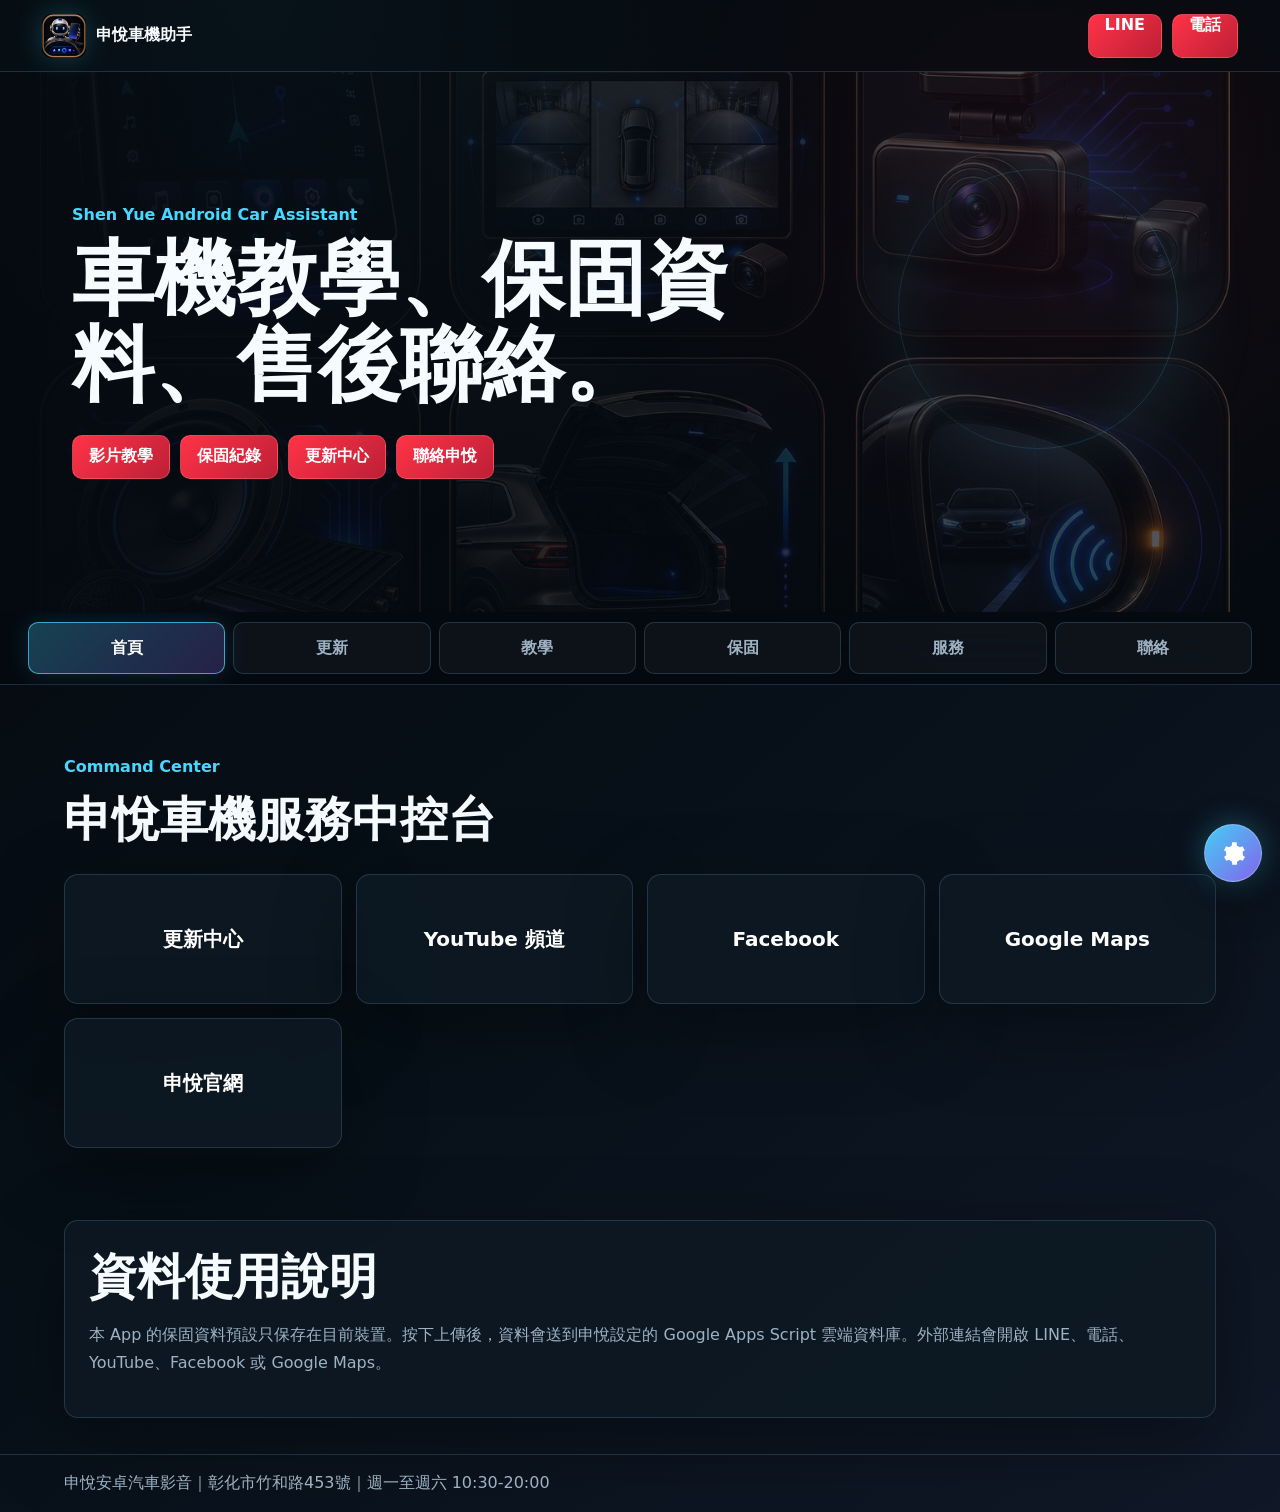
==== commit fa7f0cfe: "Move ShenYue update center into assistant" ====
--- a/index.html
+++ b/index.html
@@ -42,11 +42,10 @@
 
     <nav class="tab-bar" aria-label="申悅助手分頁">
       <button type="button" class="active" data-tab-target="dashboard">首頁</button>
-      <button type="button" data-tab-target="services">服務</button>
+      <button type="button" data-tab-target="updates">更新</button>
       <button type="button" data-tab-target="tutorials">教學</button>
       <button type="button" data-tab-target="warranty">保固</button>
-      <button type="button" data-tab-target="delivery">交車</button>
-      <button type="button" data-tab-target="updates">更新</button>
+      <button type="button" data-tab-target="services">服務</button>
       <button type="button" data-tab-target="contact">聯絡</button>
     </nav>
 
@@ -56,10 +55,10 @@
         <h2>申悅車機服務中控台</h2>
       </div>
       <div class="dashboard-grid">
-        <a href="https://maps.google.com" target="_blank" rel="noopener">Google Maps</a>
+        <a href="#updates" data-tab-target="updates">更新中心</a>
         <a href="https://www.youtube.com/@shenyue6916" target="_blank" rel="noopener">YouTube 頻道</a>
         <a href="https://www.facebook.com/cccc7708" target="_blank" rel="noopener">Facebook</a>
-        <a href="#updates" data-tab-target="updates">更新中心</a>
+        <a href="https://maps.google.com" target="_blank" rel="noopener">Google Maps</a>
         <a href="https://www.shen-yue.com.tw/" target="_blank" rel="noopener">申悅官網</a>
       </div>
     </section>
@@ -157,7 +156,7 @@
         <img src="assets/update-splash.png" alt="申悅更新中心啟動畫面">
         <div>
           <h2>申悅車機更新中心</h2>
-          <span>已整合完整 APK 更新中心，可點擊每個 App 圖標進入單獨頁面，查看介紹、版本與圖片後下載更新。</span>
+          <span>已整合完整 APK 更新中心，可點擊每個 App 項目進入單獨頁面，查看介紹、版本與圖片後下載更新。</span>
         </div>
       </div>
       <div class="update-toolbar">
@@ -172,7 +171,7 @@
       <div class="update-status" data-update-status>尚未讀取雲端清單。</div>
       <div class="update-device" data-update-device></div>
       <div class="update-catalog-head">
-        <p>點選圖標進入單獨頁面，可查看小圖標、介紹、版本資訊與兩張圖片位置。</p>
+        <p>點選項目進入單獨頁面，可查看介紹、版本資訊與兩張圖片位置。</p>
       </div>
       <div class="update-list" data-update-list></div>
       <section class="update-detail-view" data-update-detail hidden></section>
--- a/styles.css
+++ b/styles.css
@@ -195,7 +195,7 @@
   top: 72px;
   z-index: 19;
   display: grid;
-  grid-template-columns: repeat(7, minmax(90px, 1fr));
+  grid-template-columns: repeat(6, minmax(90px, 1fr));
   gap: 8px;
   overflow-x: auto;
   padding: 10px clamp(10px, 3vw, 28px);
@@ -824,7 +824,7 @@
 }
 
 .update-list {
-  grid-template-columns: repeat(auto-fill, minmax(150px, 1fr));
+  grid-template-columns: repeat(auto-fill, minmax(170px, 1fr));
   align-items: stretch;
 }
 
@@ -834,8 +834,8 @@
   align-content: start;
   justify-items: center;
   gap: 10px;
-  min-height: 206px;
-  padding: 14px 12px 16px;
+  min-height: 126px;
+  padding: 16px 12px;
   color: #fff;
   text-align: center;
   border-radius: 14px;
@@ -1210,7 +1210,7 @@
 
   .tab-bar {
     top: 92px;
-    grid-template-columns: repeat(7, 108px);
+    grid-template-columns: repeat(6, 108px);
   }
 
   .dashboard-grid,
